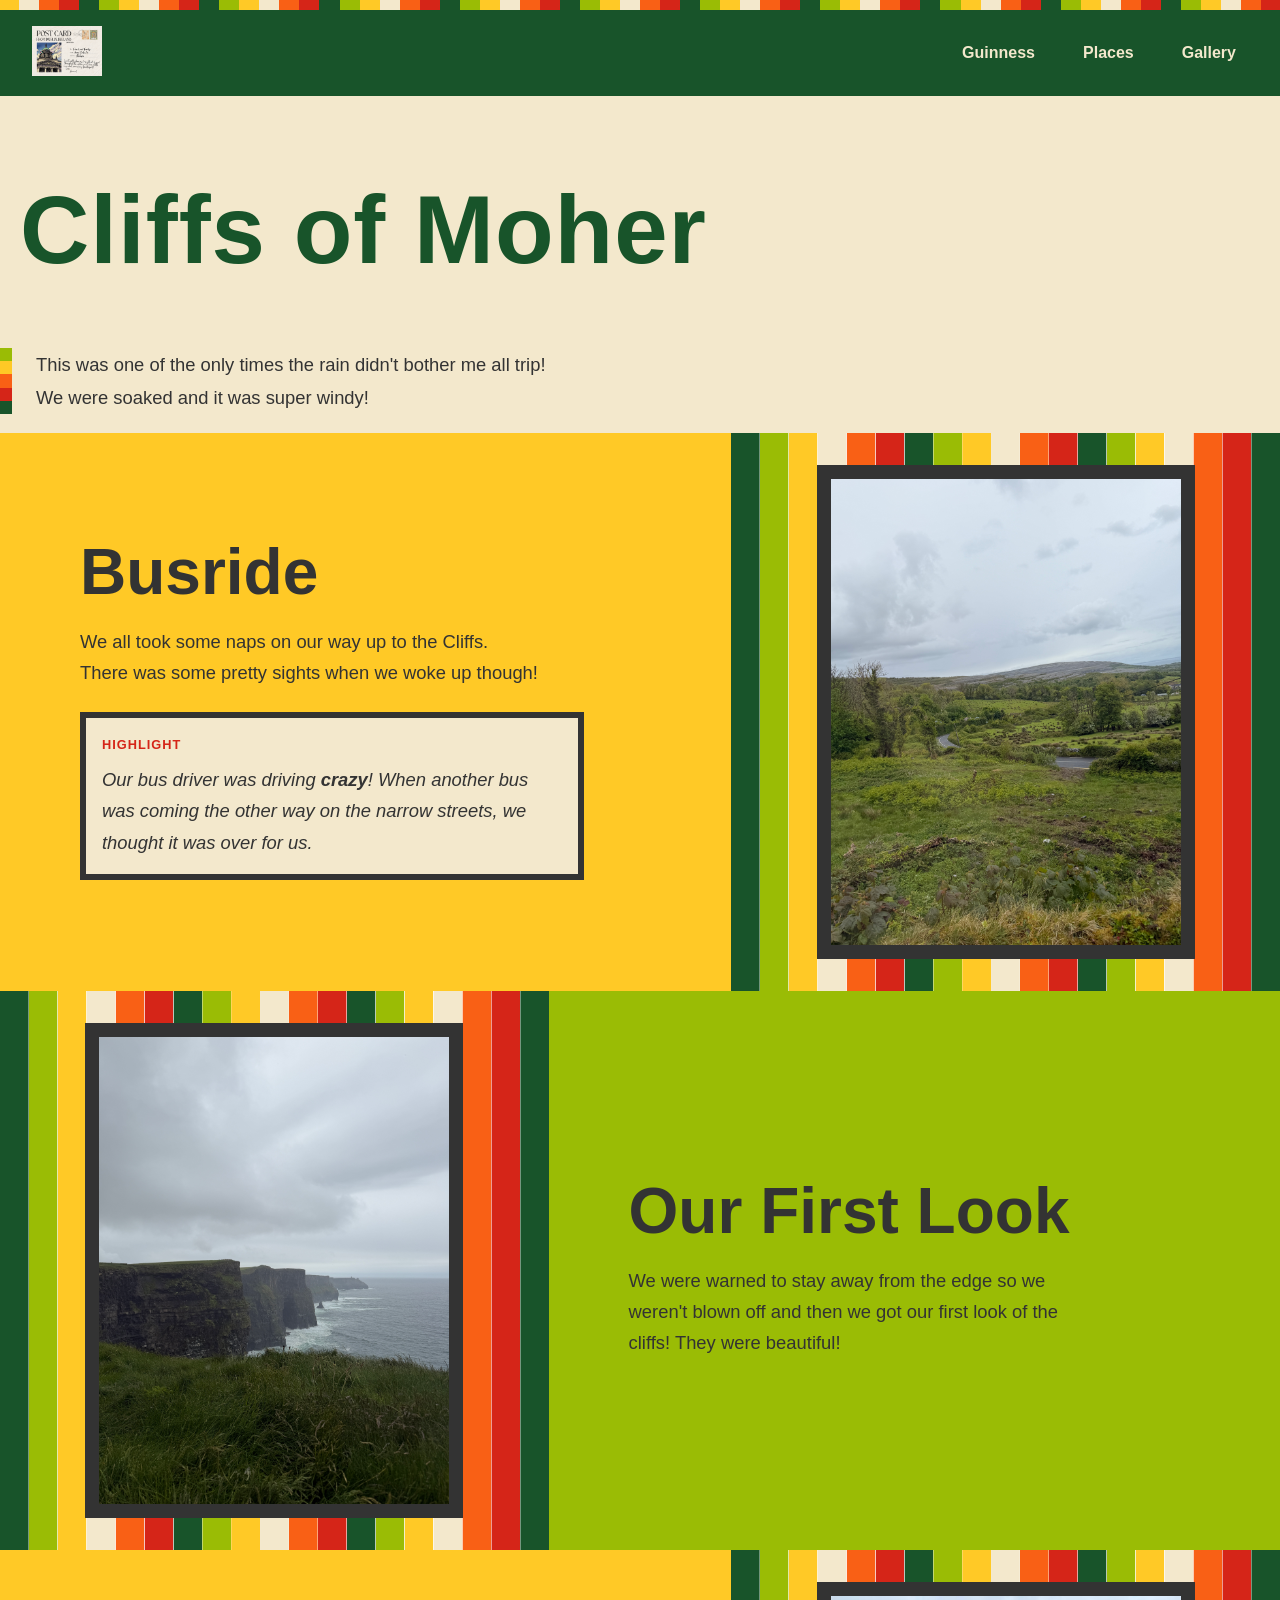
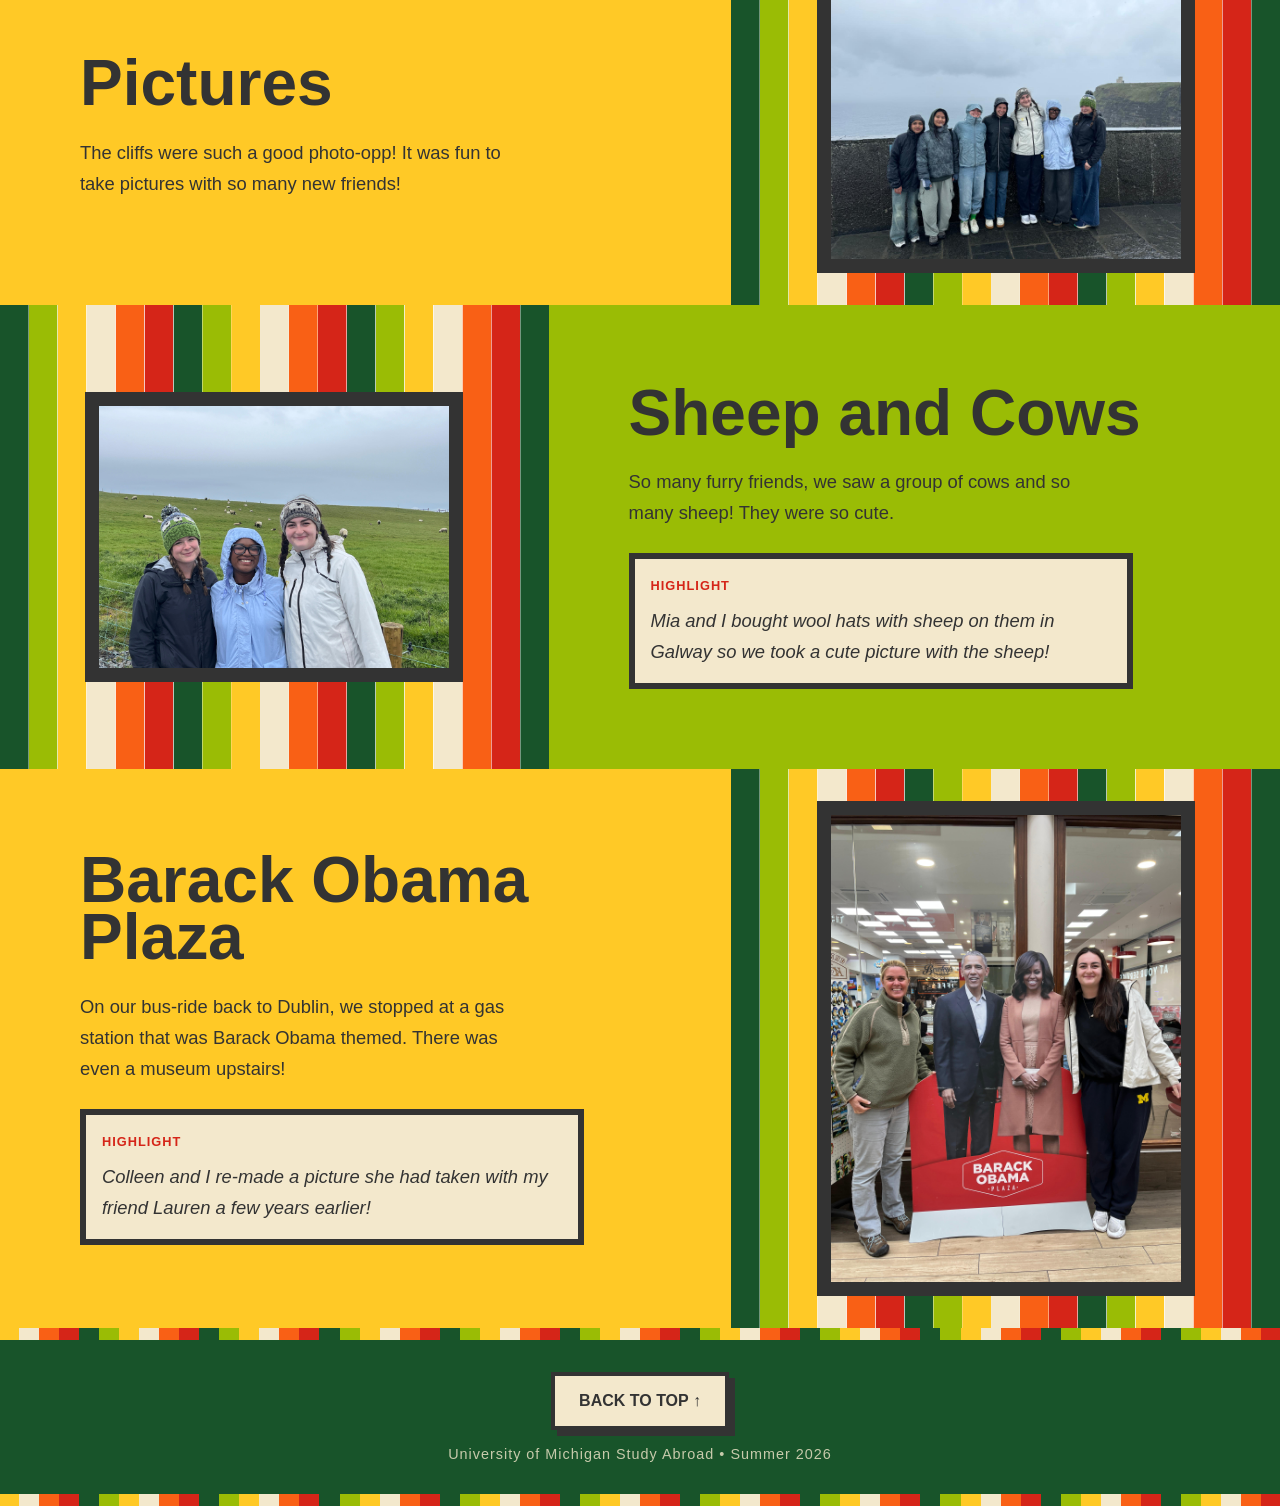
==== cliffsofmoher.html @ 8090ae99 "pretty much done now !" ====
<!DOCTYPE html>
<html lang="en">
<head>
    <meta charset="UTF-8">
    <meta name="viewport" content="width=device-width, initial-scale=1.0">
    <title>Cliffs of Moher</title>
    <link rel="icon" type="image/png" href="images/favicon.png">
    <link rel="stylesheet" href="style.css">
</head>
<body>
<header>
    <a class="skip-link" href="#main">Skip to main content</a>
  <nav class="navbar" aria-label="Main navigation">
    <a href="index.html" class="logo">
      <img src="images/postcard.png" loading="lazy" alt="Home">
    </a>
    <input type="checkbox" id="menu-toggle">
    <label for="menu-toggle" class="hamburger" tabindex="0">☰</label>
    <ul class="nav-links">
      <li class="dropdown">
        <a href="guinness.html">Guinness</a>
        <ul class="dropdown-menu">
          <li><a href="storehouse.html">Storehouse</a></li>
          <li><a href="pubs.html">Pubs</a></li>
        </ul>
      </li>
      <li class="dropdown">
        <a href="places.html">Places</a>
        <ul class="dropdown-menu">
          <li><a href="galway.html">Galway</a></li>
          <li><a class="current" href="cliffsofmoher.html">Cliffs of Moher</a></li>
          <li><a href="dublin.html">Dublin</a></li>
        </ul>
      </li>
      <li><a href="gallery.html">Gallery</a></li>
    </ul>
  </nav>
</header>
<main id="main">
    <section class="intro">
        <h1>Cliffs of Moher</h1>
        <p>
            This was one of the only times the rain didn't bother me all trip! We were soaked and it was super windy!
        </p>
    </section>

    <div class="container">

        <div class="textleft">
            <h2>Busride</h2>
            <p>
            We all took some naps on our way up to the Cliffs. There was some pretty sights when we woke up though!
            </p>
            <p class="highlight">Our bus driver was driving <b>crazy</b>! When another bus was coming the other way on the narrow streets, we thought it was over for us.</p>
        </div>

        <div class="pictureright">
            <img src="images/cliffsofmoher/landscapeondrive.JPG" alt="green lush field with a winding road in the background">
       </div>

        <div class="pictureleft">
   <img src="images/cliffsofmoher/cliffs4.JPG" alt="low view of the cliffs of moher">
</div>
    

        <div class="textright">
            <h2>Our First Look</h2>
            <p>
                We were warned to stay away from the edge so we weren't blown off and then we got our first look of the cliffs! They were beautiful!
            </p>
        </div>
    </div>
    <!-- --- -->
     <div class="container">

        <div class="textleft">
            <h2>Pictures</h2>
            <p>The cliffs were such a good photo-opp! It was fun to take pictures with so many new friends!</p>
        </div>

        <div class="pictureright">
            <img src="images/cliffsofmoher/group@cliffs2.jpg" alt="group of 7 people posing in raincoats and foggy weather">
        </div>

        <div class="pictureleft">
            <img src="images/cliffsofmoher/willowmiaanna@sheeps.jpg" alt="Ship beached by surrounded by dirt and man-made rivers">
        </div>

        <div class="textright">
            <h2>Sheep and Cows</h2>
            <p> So many furry friends, we saw a group of cows and so many sheep! They were so cute.
            </p>
            <p class="highlight"> Mia and I bought wool hats with sheep on them in Galway so we took a cute picture with the sheep!</p>
        </div>
    </div>

    <div class="container">

        <div class="textleft">
            <h2>Barack Obama Plaza</h2>
            <p>
                On our bus-ride back to Dublin, we stopped at a gas station that was Barack Obama themed. There was even a museum upstairs!
            </p>
            <p class="highlight"> Colleen and I re-made a picture she had taken with my friend Lauren a few years earlier!</p>
        
            
        </div>

        <div class="pictureright">
            <img src="images/cliffsofmoher/obama.jpg" alt="two people posing with a cardboard stand up of barack and michelle obama">
        </div>
        <footer class="bottom">

    <a href="#main" class="back-to-top">
        Back to Top ↑
    </a>

    <p class="footer-note">
        University of Michigan Study Abroad • Summer 2026
    </p>

</footer>

</main>
</body>
</html>
---- style.css ----
:root{
    --yellow: #ffc926;
    --cream: #f3e8cc;
    --orange: #f96015;
    --red: #d52518;
    --dark-green: #18542a;
    --lime: #9abc05;
    --dark-grey: #333333;

    --shadow: rgba(0,0,0,0.3);
}

/* GENERAL */
h1{
    font-size: 3.2rem;
    font-family: Helvetica, sans-serif;
    color: var(--dark-green)

}  

body{
    margin: 0;
    font-family: Helvetica, sans-serif;
    background-color: var(--cream);
}
ul{
    list-style: none;
    margin: 0;
    padding: 0;
}
a{
    text-decoration: none;
}

/* GRID LAYOUT */
        .container{
            width:100%;
            margin: auto;
            display: grid;
            grid-template-columns: repeat(7, 1fr); 
            grid-template-rows: auto auto auto auto ;   
            gap: 0px;
        }
        .postcard{
            grid-column: 1 / -1;
            min-height:60vh;
        }
        .textleft{
            grid-column : 1/ 5;
        }
        .pictureright{
            grid-column: 5 / -1;
        }
        .textright{
            grid-column : 4/ -1;
            grid-row: 3; 
            /* had to add "grid-row: 3" because the .textright and .pictureleft would go to separate lines without this line */
        }
        .pictureleft{
            grid-column: 1 / 4;
            grid-row: 3;
        }
        .bottom{
            grid-column: 1 / -1;
            background-color: var(--dark-green);
}

/* POSTCARD */
.postcard{
    grid-column: 1 / -1;

    background-image: url("images/sheepbackground.JPG");
    background-size: cover;
    background-position: center;

    display: flex;
    justify-content: center;
    align-items: center;

    padding: 2rem;
}
.postcard img{
    width: 350px;
    max-width: 90%;

    transform: rotate(-4deg);

    box-shadow: 0 6px 15px var(--shadow);

    animation: postcardDrop 1.8s ease;
}
/* COLLEEN'S IDEA DROP MAY20 */
@keyframes postcardDrop {
  0%{
    transform:
      translateY(-150%)
      rotate(-18deg);

    opacity: 0;
  }
  70%{
    transform:
      translateY(20px)
      rotate(-6deg);
  }
  100%{
    transform:
      translateY(0)
      rotate(-4deg);
    opacity: 1;
  }
}

/* PICTURE RIGHT/LEFT */
.pictureright{
    grid-column: 5 / -1;
    background-image: url("images/stripespattern1.svg");
    background-size: cover;
    background-position: center;
    display: flex; 
    justify-content: center;
    align-items: center;
    padding: 2rem;
}
.pictureright img{
    width: 350px;
    max-width: 95%;
    object-fit: cover;
    border-width:14px;
    border-style: solid;
    border-color: var(--dark-grey);
}
.pictureleft{
    grid-column: 1 / 4;
    background-image: url("images/stripespattern1.svg"); /*not adding alt:"" because google says screenreaders skip background images automatically*/
    background-size: cover;
    background-position: center;
    display: flex; 
    justify-content: center;
    align-items: center;
    padding: 2rem;
}
.pictureleft img{
    width: 350px;
    max-width: 95%;
    object-fit: cover;
    border-width:14px;
    border-style: solid;
    border-color: var(--dark-grey);

}
.pictureleft video{
    width: 350px;
    max-width: 95%;
    object-fit: cover;
    border-width:14px;
    border-style: solid;
    border-color: var(--dark-grey);
}
.pictureright video{
    width: 350px;
    max-width: 95%;
    object-fit: cover;
    border-width:14px;
    border-style: solid;
    border-color: var(--dark-grey);
}

/* TEXT RIGHT/LEFT */
.textleft,
.textright{
    background-color: var(--yellow);
    padding: 5rem;

    display: flex;
    flex-direction: column;
    justify-content: center;
    gap: 1.5rem;
}

.textright{
    background-color: var(--lime);
}

.textleft h2,
.textright h2{
    font-size: clamp(2.8rem, 5vw, 4rem); /* min,scaling,max */
    line-height: 0.9;
    margin: 0;
    color: var(--dark-grey);
    max-width: 16ch;
}

.textleft p,
.textright p{
    font-size: 1.15rem;
    line-height: 1.7;
    max-width: 45ch;
    margin: 0;
    color: var(--dark-grey);
}

.cta-button{
    align-self: flex-start;

    background-color: var(--cream);
    color: var(--dark-grey);

    padding: 1rem 2rem;
    border: 3px solid var(--dark-grey);

    font-weight: bold;
    letter-spacing: 2px;
    text-transform: uppercase;

    box-shadow: 6px 6px 0 var(--dark-grey);
    transition: 0.3s ease;
}

.cta-button:hover,
.cta-button:focus-visible{
    background-color: var(--orange);
    color: var(--cream);

    transform: translate(-3px, -3px);
    box-shadow: 10px 10px 0 var(--dark-grey);
}

/* NAVBAR */
.navbar{
    background-color: var(--dark-green);
    padding: 1rem 2rem;
    display: flex;
    justify-content: space-between;
    align-items: center;
    position: sticky;
    top: 0;
    z-index: 1000;
    border-top: 10px solid transparent;
border-image: repeating-linear-gradient(
    to right,
    var(--yellow) 0 20px,
    var(--cream) 20px 40px,
    var(--orange) 40px 60px,
    var(--red) 60px 80px,
    var(--dark-green) 80px 100px,
    var(--lime) 100px 120px
) 1;
}
.logo img{
    height: 50px;
}
.nav-links{
    display: flex;
    align-items: center;
    gap: 1.5rem;

    list-style: none;
    margin: 0;
    padding: 0;
}
.nav-links a{
    color: var(--cream);
    font-weight: bold;

    padding: 0.5rem 0.75rem;
    /* border-radius: 6px; */

    transition: 0.3s ease;
}
.nav-links a.current{
    color: var(--cream);

    text-decoration: underline;
    text-decoration-thickness: 3px;
    text-underline-offset: 8px;
}
.nav-links a:hover,
.nav-links a:focus-visible{
    background-color: var(--yellow);
    color: var(--dark-grey);
}

/* DROPDOWN */
.dropdown{
    position: relative;
}
.dropdown-menu{
    display: none;
    position: absolute;
    top: 100%;
    left: 0;
    background-color: var(--cream);
    min-width: 180px;
    /* border-radius: 8px; */
    overflow: hidden;
    box-shadow: 0 4px 10px var(--shadow);
}
.dropdown-menu a{
    color: var(--dark-grey);
    display: block;
    padding: 1rem;
    transition: 0.3s ease;
}
.dropdown-menu a:hover,
.dropdown-menu a:focus-visible{
    background-color: var(--yellow);
    color: var(--dark-grey);
}
.dropdown:hover .dropdown-menu,
.dropdown:focus-within .dropdown-menu{
    display: block;
}

/* HAMBURGER */
#menu-toggle{
    display: none;
}
.hamburger{
    display: none;

    color: var(--cream);
    font-size: 2rem;

    cursor: pointer;
}

/* MOBILE MEDIA QUERY*/
@media screen and (max-width: 700px){
    .hamburger{
        display: block;
    }
    .nav-links{
        display: none;
        position: absolute;
        top: 100%;
        left: 0;
        width: 100%;
        background-color: var(--dark-green);
        flex-direction: column;
        align-items: stretch;
        gap: 0;
    }
    .nav-links li{
        width: 100%;
    }
    .nav-links a{
        display: block;
        padding: 1rem 2rem;

        border-radius: 0;
    }
    #menu-toggle:checked ~ .nav-links{
        display: flex;
    }
    .dropdown-menu{
        position: static;
        display: block;
        background-color: var(--cream);
        box-shadow: none;
        border-radius: 0;
    }
    .dropdown-menu a{
        color: var(--dark-grey);
        padding-left: 3rem;
    }
    .dropdown-menu a:hover,
    .dropdown-menu a:focus-visible{
        background-color: var(--orange);
        color: var(--cream);
    }
}

/* SKIP LINK */
.skip-link{
    position: absolute;
    left: -999px;
}
.skip-link:focus{
    left: 20px;
    top: 20px;
    background-color: var(--cream);
    text-transform: uppercase;
    color: var(--dark-grey);    
    padding: 1rem;
    z-index: 2000;
}

/* GALLERY */
.gallery {
  padding: 3rem 2rem;
  background-color: var(--cream);
}
.gallery h2 {
  text-align: center;
  font-size: 3rem;
  color: var(--dark-green);
  margin-bottom: 2rem;
}
.gallery-grid {
  display: grid;
  grid-template-columns:
    repeat(auto-fit, minmax(250px, 1fr));
  gap: 1.2rem;
  max-width: 1200px;
  margin: 0 auto;
}

/* EACH IMAGE CARD */
.gallery-grid a {
  display: block;
  /* border-radius: 20px; */
  overflow: hidden;
  box-shadow: 0 6px 14px rgba(0,0,0,0.25);
}

  /* ALTERNATING BORDERS */
.gallery-grid a:nth-child(5n+1) {
  border: 10px solid var(--yellow);
}
.gallery-grid a:nth-child(5n+2) {
  border: 10px solid var(--orange);
}
.gallery-grid a:nth-child(5n+3) {
  border: 10px solid var(--red);
}
.gallery-grid a:nth-child(5n+4) {
  border: 10px solid var(--dark-green);
}
.gallery-grid a:nth-child(5n+5) {
  border: 10px solid var(--lime);
}

/* IMAGES */
.gallery-grid img {
  width: 100%;
  aspect-ratio: 1 / 1;
  object-fit: cover;
  display: block;
  transition:
    transform 0.3s ease,
    filter 0.3s ease;
}

/* HOVER EFFECT */
.gallery-grid a:hover img,
.gallery-grid a:focus-visible img{
  transform: scale(1.08);
  filter: brightness(1.08);
}

/* HOMEPAGE ORDERING */
@media screen and (max-width: 768px){
    .container{
        grid-template-columns: 1fr;
        grid-template-rows: auto;
    }
    .postcard,
    .textleft,
    .pictureright,
    .textright,
    .pictureleft,
    .bottom{
        grid-column: 1 / -1;
    }
    .postcard{
        grid-row: 1;
    }
    .textleft{
        grid-row: 2;
    }
    .pictureright{
        grid-row: 3;
    }
    .textright{
        grid-row: 4;
    }
    .pictureleft{
        grid-row: 5;
    }
    .bottom{
        grid-row: 6;
    }

    .textleft,
    .textright{
    padding: 3rem 2rem;
}

    .textleft h2,
    .textright h2{
    font-size: 3rem;
}
    /* the grid-row lets me reorder my boxes when in mobile so the images are every other */
}

.highlight::before{
    content: "Highlight";
    text-transform: capitalize;
    
    display: block;
    font-weight: bold;
    margin-bottom: .5rem;

    color: var(--red);
    text-transform: uppercase;
    letter-spacing: 1px;
    font-size: .8rem;
    font-style:normal
}

.highlight{
    background-color: var(--cream);
    padding: 1rem;
    margin-top: 1rem;
    border-style: solid;
    border-width: 6px;
    border-color: var(--dark-grey);
    font-style: italic;
}

/* h1's + text */
h1{
    font-size: clamp(3.5rem, 8vw, 6rem);

    font-family: Helvetica, sans-serif;
    font-weight: 900;

    line-height: 0.8;
    letter-spacing: 1px;
    padding: 1rem 1.25rem 0rem;

    color: var(--dark-green);

}
h1 + p{
    font-size: 1.15rem;
    line-height: 1.8;
    max-width: 50ch;
    color: var(--dark-grey);

    padding-left: 1.5rem;

    border-left: 12px solid transparent;

    border-image: repeating-linear-gradient(
        to bottom,
        var(--lime) 0% 20%,
        var(--yellow) 20% 40%,
        var(--orange) 40% 60%,
        var(--red) 60% 80%,
        var(--dark-green) 80% 100%
    ) 1;
}
.visually-hidden{
    position: absolute;
    left: -10000px;
    width: 1px;
    height: 1px;
    overflow: hidden;
}

/* footer */
.bottom{
    grid-column: 1 / -1;

    background-color: var(--dark-green);

    padding: 2rem 2rem;

    display: flex;
    flex-direction: column;
    align-items: center;
    justify-content: center;

    gap: 1rem;

    text-align: center;

    border-bottom: 12px solid transparent;
    border-top: 12px solid transparent;

    border-image: repeating-linear-gradient(
    to right,
    var(--yellow) 0 20px,
    var(--cream) 20px 40px,
    var(--orange) 40px 60px,
    var(--red) 60px 80px,
    var(--dark-green) 80px 100px,
    var(--lime) 100px 120px
) 1;
}

.bottom p{
    margin: 0;
    color: var(--cream);
}

.footer-note{
    font-size: 0.9rem;
    opacity: 0.8;
    letter-spacing: 1px;
}
.back-to-top{
    background-color: var(--cream);

    color: var(--dark-grey);

    padding: 1rem 1.5rem;

    font-weight: bold;

    border: 4px solid var(--dark-grey);

    box-shadow: 6px 6px 0 var(--dark-grey);

    transition: 0.25s ease;
    text-transform: uppercase;
}

.back-to-top:hover,
.back-to-top:focus-visible{
    background-color: var(--orange);

    color: var(--cream);

    transform: translate(-3px, -3px);

    box-shadow: 10px 10px 0 var(--dark-grey);
}

.hamburger:focus-visible{
    outline: 4px solid var(--yellow);
    outline-offset: 4px;
}

/* REDUCED MOTION */
@media (prefers-reduced-motion: reduce) {
    *,
    *::before,
    *::after {
        animation: none !important;
        transition: none !important;
        scroll-behavior: auto !important;
    }
}

.dropdown-menu a.current{
    color: var(--dark-grey);

    font-weight: bold;
}
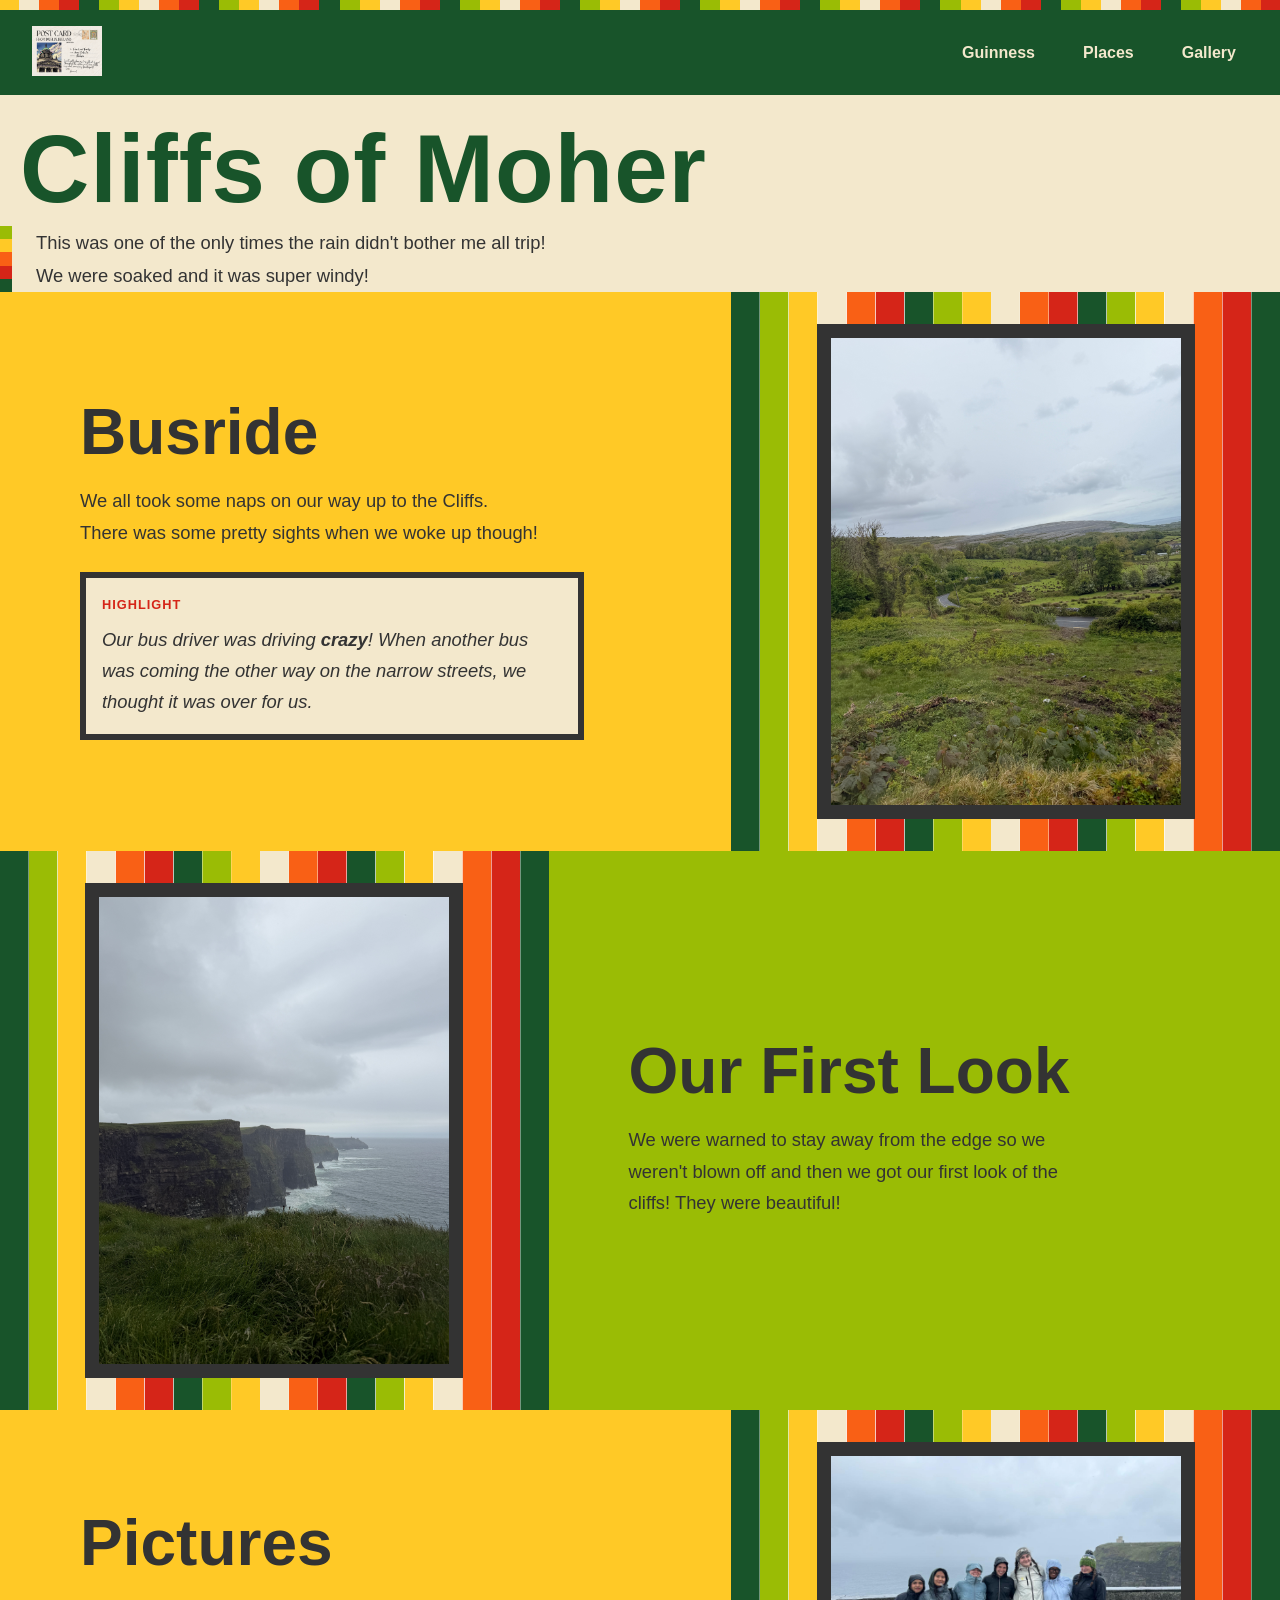
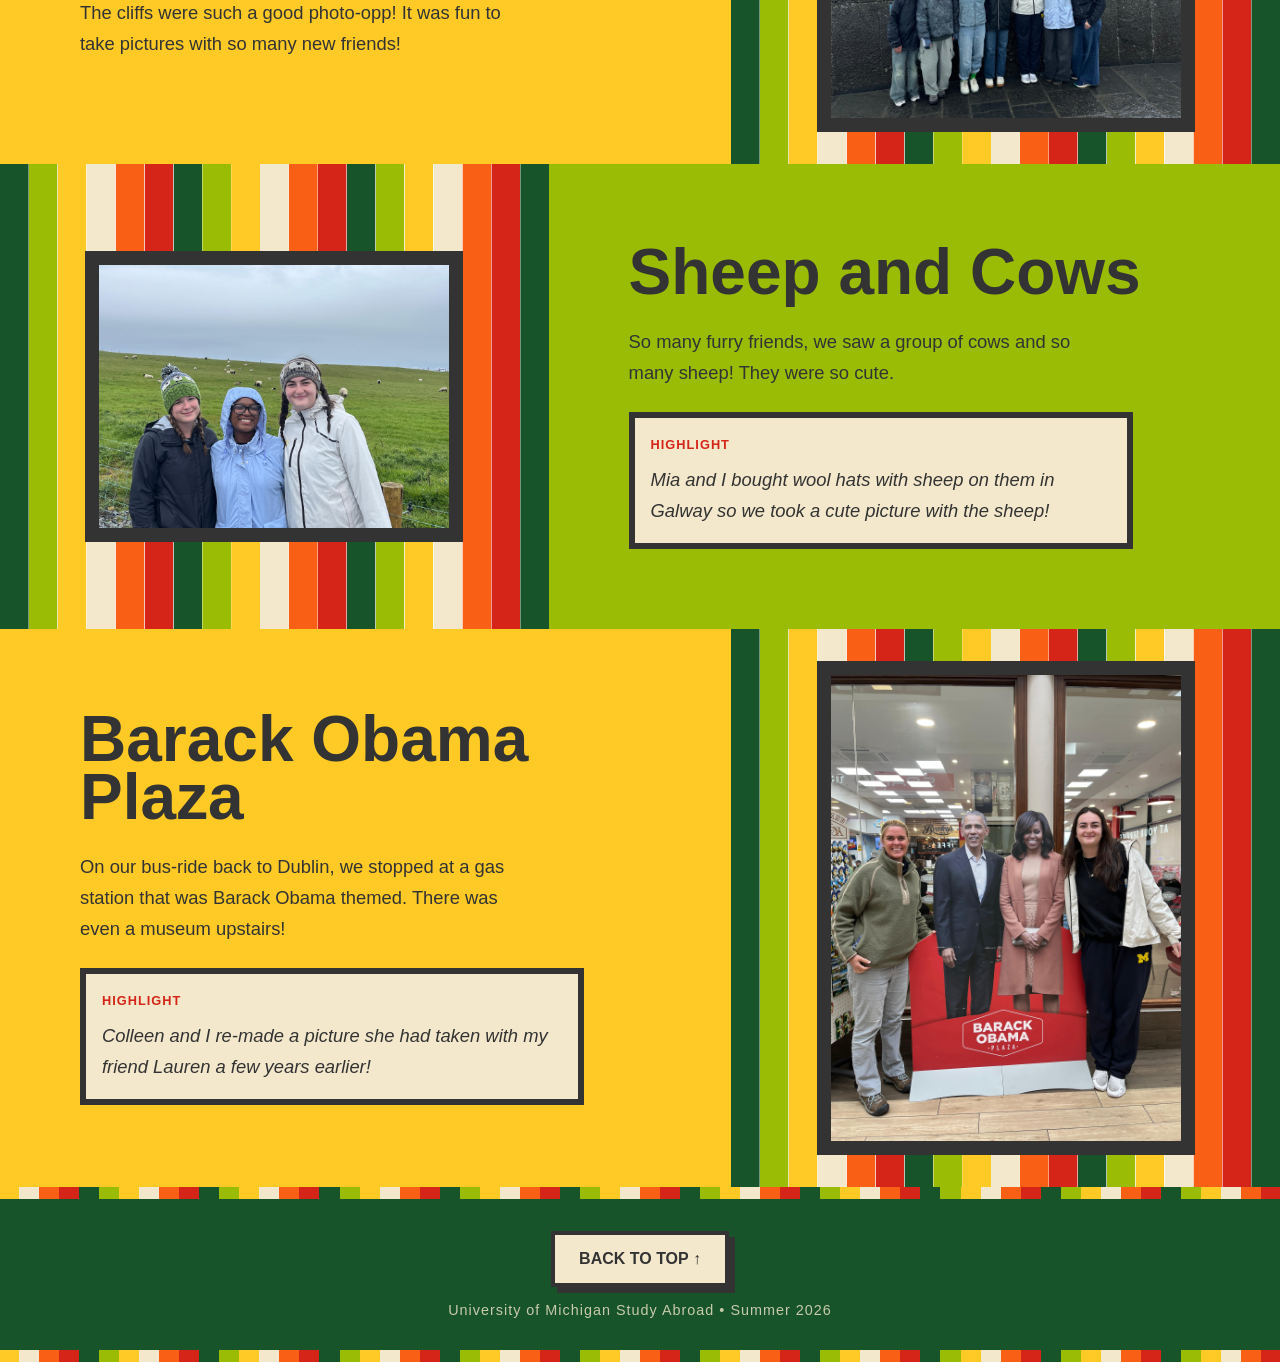
==== commit 6b90d180: "final changes" ====
--- a/cliffsofmoher.html
+++ b/cliffsofmoher.html
@@ -5,6 +5,7 @@
     <meta name="viewport" content="width=device-width, initial-scale=1.0">
     <title>Cliffs of Moher</title>
     <link rel="icon" type="image/png" href="images/favicon.png">
+    <link rel="stylesheet" href="reset.css">
     <link rel="stylesheet" href="style.css">
 </head>
 <body>
@@ -83,7 +84,7 @@
         </div>
 
         <div class="pictureleft">
-            <img src="images/cliffsofmoher/willowmiaanna@sheeps.jpg" alt="Ship beached by surrounded by dirt and man-made rivers">
+            <img src="images/cliffsofmoher/willowmiaanna@sheeps.jpg" alt="3 friends posing infront of a pack of sheep">
         </div>
 
         <div class="textright">
--- a/style.css
+++ b/style.css
@@ -526,7 +526,7 @@
     font-family: Helvetica, sans-serif;
     font-weight: 900;
 
-    line-height: 0.8;
+    line-height: 1.2;
     letter-spacing: 1px;
     padding: 1rem 1.25rem 0rem;
 
@@ -639,9 +639,9 @@
     *,
     *::before,
     *::after {
-        animation: none !important;
-        transition: none !important;
-        scroll-behavior: auto !important;
+        animation: none ;
+        transition: none ;
+        scroll-behavior: auto ;
     }
 }
 
@@ -649,4 +649,16 @@
     color: var(--dark-grey);
 
     font-weight: bold;
-}+}
+
+.lb-data .lb-caption,
+.lb-data .lb-number {
+    color: var(--cream);
+    background-color: black;
+}
+
+/* external links */
+p a:link{
+    color: var(--dark-green);
+    text-decoration: underline;
+}
